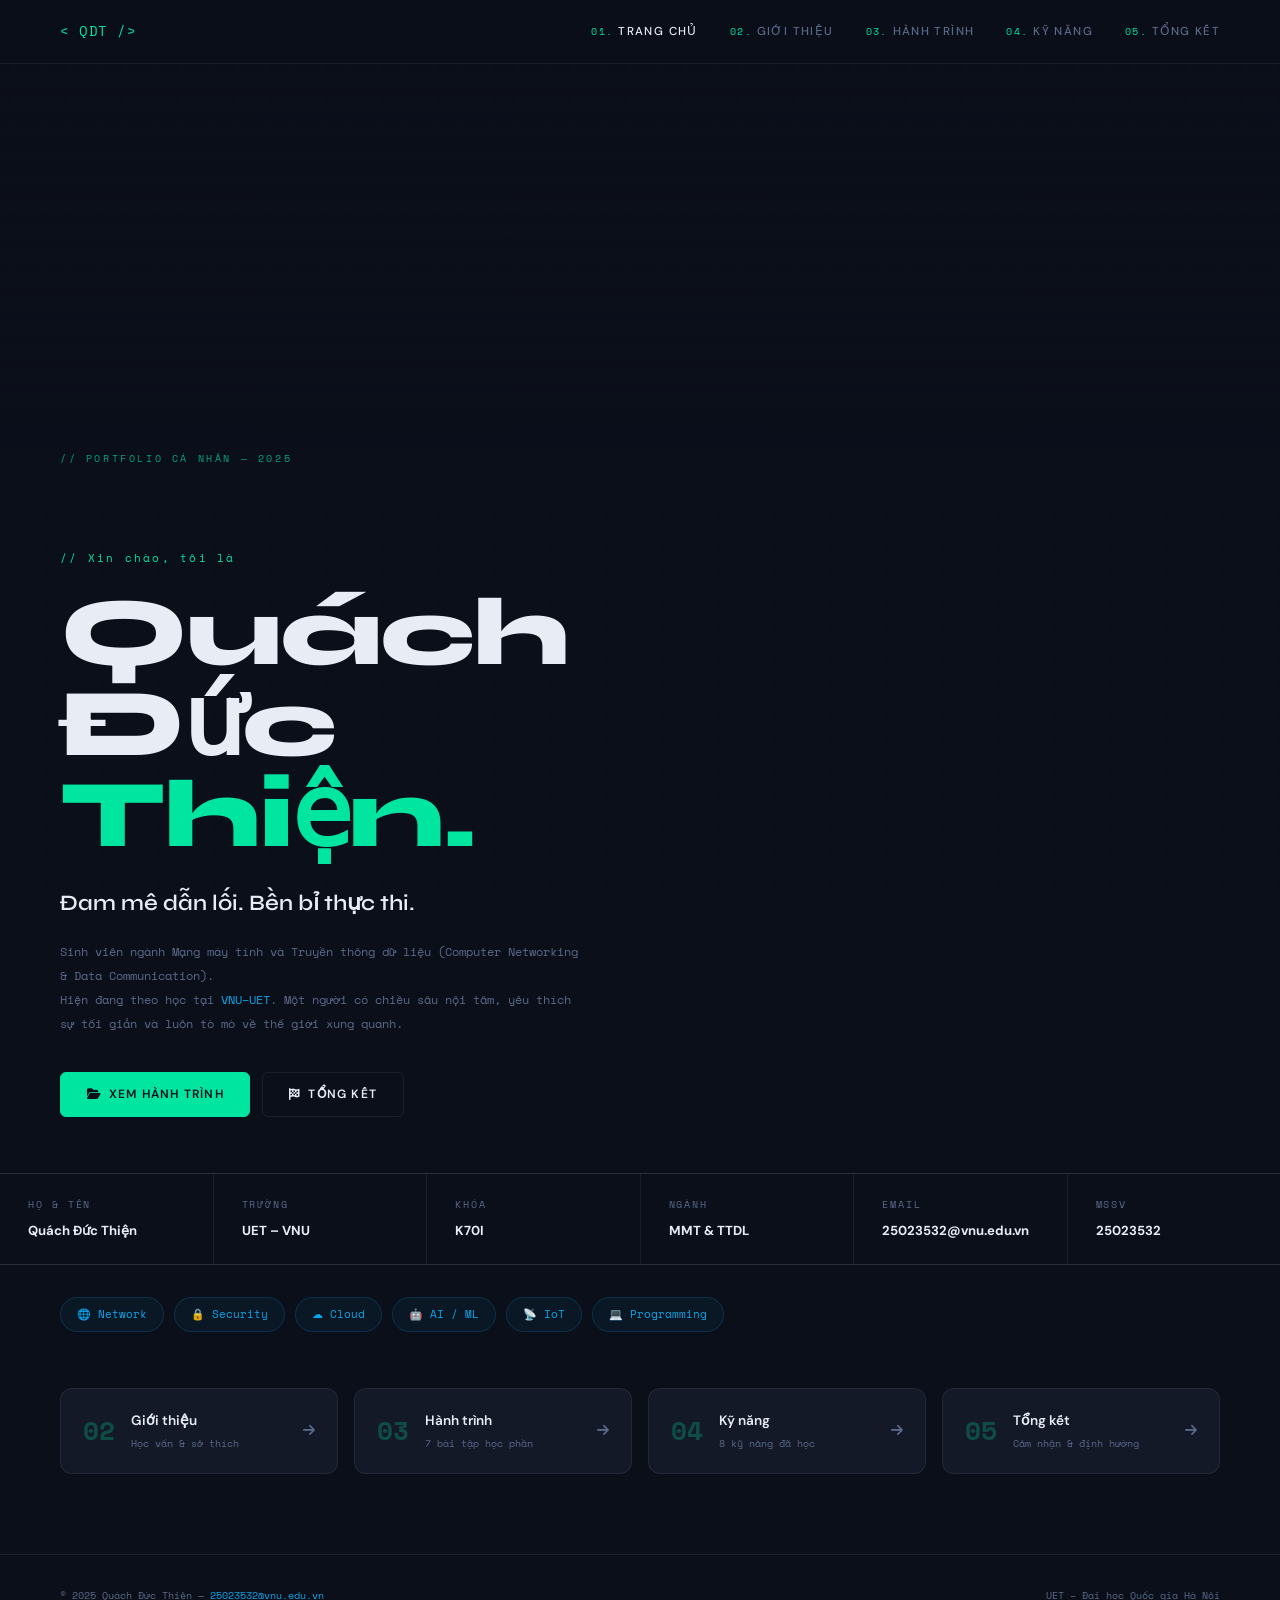
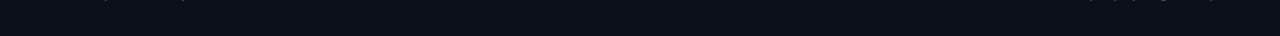
==== html/index.html @ 10181862 "Rename index.html to html/index.html" ====
<!DOCTYPE html>
<html lang="vi">
<head>
<meta charset="UTF-8" />
<meta name="viewport" content="width=device-width, initial-scale=1.0" />
<title>Portfolio | Quách Đức Thiện</title>
<link rel="preconnect" href="https://fonts.googleapis.com" />
<link href="https://fonts.googleapis.com/css2?family=Space+Mono:wght@400;700&family=Syne:wght@400;600;700;800&family=DM+Sans:wght@300;400;500&display=swap" rel="stylesheet" />
<link rel="stylesheet" href="https://cdnjs.cloudflare.com/ajax/libs/font-awesome/6.5.2/css/all.min.css" />
<style>
/* ══════════════════════════════════════════
   TOKENS
══════════════════════════════════════════ */
:root {
  --bg:       #0b0f1a;
  --bg2:      #0f1422;
  --surface:  #141928;
  --border:   rgba(255,255,255,.07);
  --accent:   #00e5a0;
  --accent2:  #0ea5e9;
  --text:     #e8edf5;
  --muted:    #5a6a8a;
  --mono:     'Space Mono', monospace;
  --sans:     'DM Sans', sans-serif;
  --display:  'Syne', sans-serif;
  --nav-h:    64px;
  --r:        12px;
}

/* ══════════════════════════════════════════
   RESET
══════════════════════════════════════════ */
*, *::before, *::after { box-sizing: border-box; margin: 0; padding: 0; }
html { scroll-behavior: smooth; }

body {
  background: var(--bg);
  color: var(--text);
  font-family: var(--sans);
  font-size: 15px;
  line-height: 1.7;
  overflow-x: hidden;
}

/* subtle dot grid */
body::before {
  content: '';
  position: fixed; inset: 0;
  background-image: radial-gradient(rgba(255,255,255,.025) 1px, transparent 1px);
  background-size: 28px 28px;
  pointer-events: none;
  z-index: 0;
}

::-webkit-scrollbar { width: 4px; }
::-webkit-scrollbar-track { background: var(--bg); }
::-webkit-scrollbar-thumb { background: var(--accent); border-radius: 2px; }

/* ══════════════════════════════════════════
   NAVBAR
══════════════════════════════════════════ */
.navbar {
  position: fixed; top: 0; left: 0; right: 0;
  height: var(--nav-h);
  display: flex; align-items: center; justify-content: space-between;
  padding: 0 60px;
  background: rgba(11,15,26,.92);
  backdrop-filter: blur(16px);
  border-bottom: 1px solid var(--border);
  z-index: 999;
}

.nav-logo {
  font-family: var(--mono);
  font-size: .85rem;
  color: var(--accent);
  text-decoration: none;
  letter-spacing: .04em;
}

.nav-links {
  display: flex; gap: 2rem; list-style: none;
}

.nav-links a {
  text-decoration: none;
  font-size: .72rem;
  font-weight: 500;
  letter-spacing: .12em;
  text-transform: uppercase;
  color: var(--muted);
  transition: color .2s;
  display: flex; align-items: center; gap: .3rem;
}

.nav-links a .num {
  font-family: var(--mono);
  color: var(--accent);
  font-size: .65rem;
}

.nav-links a:hover,
.nav-links a.active { color: var(--text); }

.menu-btn {
  display: none;
  background: none; border: none;
  color: var(--text); font-size: 1.1rem;
  cursor: pointer; padding: .4rem;
}

/* ══════════════════════════════════════════
   PAGE WRAP
══════════════════════════════════════════ */
.page-wrap { padding-top: var(--nav-h); position: relative; z-index: 1; }

/* ══════════════════════════════════════════
   HERO BANNER (image strip)
══════════════════════════════════════════ */
.hero-banner {
  height: 48vh;
  background:
    linear-gradient(180deg, rgba(11,15,26,0) 0%, rgba(11,15,26,.94) 80%, var(--bg) 100%),
    url('https://images.unsplash.com/photo-1558494949-ef010cbdcc31?w=1600&q=80') center/cover no-repeat;
  position: relative;
  display: flex; align-items: flex-end;
}

.hero-banner-label {
  font-family: var(--mono);
  font-size: .65rem;
  color: var(--accent);
  letter-spacing: .25em;
  text-transform: uppercase;
  padding: 0 60px 28px;
  opacity: .7;
}

/* ══════════════════════════════════════════
   HERO BODY
══════════════════════════════════════════ */
.hero-body {
  padding: 52px 60px 56px;
  max-width: 900px;
}

.hero-greeting {
  font-family: var(--mono);
  font-size: .7rem;
  color: var(--accent);
  margin-bottom: 20px;
  letter-spacing: .2em;
  opacity: .85;
}

.hero-name {
  font-family: var(--display);
  font-size: clamp(52px, 8vw, 96px);
  font-weight: 800;
  line-height: .95;
  color: var(--text);
  margin-bottom: 24px;
  letter-spacing: -2px;
}

.hero-name span { color: var(--accent); }

.hero-tagline {
  font-family: var(--display);
  font-weight: 600;
  font-size: clamp(16px, 2.2vw, 22px);
  color: var(--text);
  margin-bottom: 18px;
  opacity: .8;
}

.hero-desc {
  font-family: var(--mono);
  font-size: .75rem;
  line-height: 2;
  color: var(--muted);
  max-width: 520px;
  margin-bottom: 36px;
}

.hero-desc a { color: var(--accent2); text-decoration: none; }
.hero-desc a:hover { text-decoration: underline; }

.hero-btns { display: flex; gap: 12px; flex-wrap: wrap; }

/* Buttons */
.btn {
  display: inline-flex; align-items: center; gap: .45rem;
  padding: .7rem 1.6rem;
  border-radius: 6px;
  font-size: .75rem; font-weight: 600;
  letter-spacing: .1em; text-transform: uppercase;
  text-decoration: none;
  transition: all .22s;
  cursor: pointer;
}

.btn-accent {
  background: var(--accent);
  color: #0b0f1a;
  border: 1px solid var(--accent);
}
.btn-accent:hover { background: transparent; color: var(--accent); }

.btn-outline {
  background: transparent;
  color: var(--text);
  border: 1px solid var(--border);
}
.btn-outline:hover { border-color: var(--accent2); color: var(--accent2); }

/* ══════════════════════════════════════════
   INFO GRID
══════════════════════════════════════════ */
.hero-info-grid {
  display: grid;
  grid-template-columns: repeat(auto-fit, minmax(160px, 1fr));
  gap: 1px;
  background: var(--border);
  border-top: 1px solid var(--border);
  border-bottom: 1px solid var(--border);
}

.info-item {
  background: var(--bg);
  padding: 22px 28px;
  transition: background .2s;
}

.info-item:hover { background: var(--surface); }

.info-item .label {
  font-family: var(--mono);
  font-size: .6rem;
  color: var(--muted);
  letter-spacing: .2em;
  text-transform: uppercase;
  margin-bottom: 8px;
}

.info-item .value {
  font-weight: 700;
  font-size: .82rem;
  color: var(--text);
  word-break: break-all;
}

/* ══════════════════════════════════════════
   INTEREST CHIPS
══════════════════════════════════════════ */
.interest-row {
  display: flex; gap: 10px; flex-wrap: wrap;
  padding: 32px 60px 56px;
}

.interest-chip {
  font-family: var(--mono);
  font-size: .68rem;
  padding: 7px 16px;
  border-radius: 50px;
  background: rgba(14,165,233,.06);
  color: var(--accent2);
  border: 1px solid rgba(14,165,233,.18);
  transition: all .2s;
  cursor: default;
}

.interest-chip:hover {
  background: rgba(14,165,233,.14);
  border-color: rgba(14,165,233,.45);
}

/* ══════════════════════════════════════════
   NAV CARDS
══════════════════════════════════════════ */
.nav-cards {
  display: grid;
  grid-template-columns: repeat(auto-fit, minmax(220px, 1fr));
  gap: 16px;
  padding: 0 60px 80px;
}

.nav-card {
  display: flex; align-items: center; gap: 16px;
  padding: 20px 22px;
  background: var(--surface);
  border: 1px solid var(--border);
  border-radius: var(--r);
  text-decoration: none;
  transition: all .25s;
  position: relative; overflow: hidden;
}

.nav-card::after {
  content: '';
  position: absolute; bottom: 0; left: 0; right: 0;
  height: 2px;
  background: linear-gradient(90deg, var(--accent), var(--accent2));
  transform: scaleX(0);
  transform-origin: left;
  transition: transform .3s;
}

.nav-card:hover {
  border-color: rgba(0,229,160,.25);
  transform: translateY(-4px);
  box-shadow: 0 14px 40px rgba(0,0,0,.35);
}

.nav-card:hover::after { transform: scaleX(1); }

.nav-card-num {
  font-family: var(--mono);
  font-size: 1.6rem; font-weight: 700;
  color: var(--accent);
  opacity: .25; flex-shrink: 0;
}

.nav-card-label {
  font-size: .85rem; font-weight: 600;
  color: var(--text); margin-bottom: 3px;
}

.nav-card-sub {
  font-family: var(--mono);
  font-size: .65rem;
  color: var(--muted);
}

.nav-card-arrow {
  margin-left: auto;
  color: var(--muted); font-size: .85rem;
  transition: color .2s, transform .2s;
}

.nav-card:hover .nav-card-arrow {
  color: var(--accent);
  transform: translateX(4px);
}

/* ══════════════════════════════════════════
   FOOTER
══════════════════════════════════════════ */
.site-footer {
  border-top: 1px solid var(--border);
  padding: 2rem 60px;
  display: flex; justify-content: space-between; align-items: center;
  flex-wrap: wrap; gap: .5rem;
}

.site-footer p {
  font-family: var(--mono);
  font-size: .65rem;
  color: var(--muted);
}

.site-footer a { color: var(--accent2); text-decoration: none; }
.site-footer a:hover { text-decoration: underline; }

/* ══════════════════════════════════════════
   MOBILE NAV
══════════════════════════════════════════ */
@media (max-width: 768px) {
  .navbar { padding: 0 20px; }

  .nav-links {
    display: none;
    position: absolute; top: var(--nav-h); left: 0; right: 0;
    flex-direction: column; gap: 0;
    background: rgba(11,15,26,.98);
    border-bottom: 1px solid var(--border);
    padding: .5rem 0;
  }

  .nav-links.open { display: flex; }
  .nav-links a { padding: .85rem 20px; font-size: .82rem; display: block; }
  .menu-btn { display: block; }

  .hero-banner { height: 30vh; }
  .hero-banner-label { padding: 0 20px 20px; }
  .hero-body { padding: 36px 20px 40px; }
  .interest-row { padding: 24px 20px 40px; }
  .nav-cards { padding: 0 20px 60px; }
  .site-footer { padding: 1.5rem 20px; flex-direction: column; text-align: center; }
}

/* ══════════════════════════════════════════
   ENTRANCE ANIMATIONS
══════════════════════════════════════════ */
@keyframes fadeUp {
  from { opacity: 0; transform: translateY(20px); }
  to   { opacity: 1; transform: translateY(0); }
}

.hero-greeting  { animation: fadeUp .6s .1s both; }
.hero-name      { animation: fadeUp .7s .2s both; }
.hero-tagline   { animation: fadeUp .6s .35s both; }
.hero-desc      { animation: fadeUp .6s .45s both; }
.hero-btns      { animation: fadeUp .6s .55s both; }
.hero-info-grid { animation: fadeUp .6s .65s both; }
.interest-row   { animation: fadeUp .6s .75s both; }
.nav-cards      { animation: fadeUp .6s .85s both; }

/* scroll reveal */
.reveal {
  opacity: 0; transform: translateY(22px);
  transition: opacity .55s ease, transform .55s ease;
}
.reveal.in { opacity: 1; transform: translateY(0); }
</style>
</head>
<body>

<!-- ══ NAVBAR ══════════════════════════════════════ -->
<nav class="navbar">
  <a class="nav-logo" href="index.html">&lt; QDT /&gt;</a>
  <ul class="nav-links" id="navLinks">
    <li><a href="index.html"    class="active"><span class="num">01.</span>Trang chủ</a></li>
    <li><a href="about.html"              ><span class="num">02.</span>Giới thiệu</a></li>
    <li><a href="projects.html"           ><span class="num">03.</span>Hành trình</a></li>
    <li><a href="skills.html"             ><span class="num">04.</span>Kỹ năng</a></li>
    <li><a href="summary.html"            ><span class="num">05.</span>Tổng kết</a></li>
  </ul>
  <button class="menu-btn" id="menuBtn"><i class="fa-solid fa-bars"></i></button>
</nav>

<div class="page-wrap">

  <!-- HERO BANNER -->
  <div class="hero-banner">
    <span class="hero-banner-label">// PORTFOLIO CÁ NHÂN — 2025</span>
  </div>

  <!-- HERO BODY -->
  <div class="hero-body">
    <p class="hero-greeting">// Xin chào, tôi là</p>
    <h1 class="hero-name">Quách Đức<br><span>Thiện.</span></h1>
    <p class="hero-tagline">Đam mê dẫn lối. Bền bỉ thực thi.</p>
    <p class="hero-desc">
      Sinh viên ngành Mạng máy tính và Truyền thông dữ liệu
      (Computer Networking &amp; Data Communication).<br>
      Hiện đang theo học tại
      <a href="https://uet.vnu.edu.vn" target="_blank">VNU–UET</a>.
      Một người có chiều sâu nội tâm,
      yêu thích sự tối giản và luôn tò mò về thế giới xung quanh.
    </p>
    <div class="hero-btns">
      <a class="btn btn-accent" href="projects.html">
        <i class="fa-solid fa-folder-open"></i> Xem hành trình
      </a>
      <a class="btn btn-outline" href="summary.html">
        <i class="fa-solid fa-flag-checkered"></i> Tổng kết
      </a>
    </div>
  </div>

  <!-- INFO STRIP -->
  <div class="hero-info-grid">
    <div class="info-item">
      <div class="label">Họ &amp; Tên</div>
      <div class="value">Quách Đức Thiện</div>
    </div>
    <div class="info-item">
      <div class="label">Trường</div>
      <div class="value">UET – VNU</div>
    </div>
    <div class="info-item">
      <div class="label">Khóa</div>
      <div class="value">K70I</div>
    </div>
    <div class="info-item">
      <div class="label">Ngành</div>
      <div class="value">MMT &amp; TTDL</div>
    </div>
    <div class="info-item">
      <div class="label">Email</div>
      <div class="value">25023532@vnu.edu.vn</div>
    </div>
    <div class="info-item">
      <div class="label">MSSV</div>
      <div class="value">25023532</div>
    </div>
  </div>

  <!-- INTEREST CHIPS -->
  <div class="interest-row">
    <span class="interest-chip">🌐 Network</span>
    <span class="interest-chip">🔒 Security</span>
    <span class="interest-chip">☁ Cloud</span>
    <span class="interest-chip">🤖 AI / ML</span>
    <span class="interest-chip">📡 IoT</span>
    <span class="interest-chip">💻 Programming</span>
  </div>

  <!-- NAV CARDS -->
  <div class="nav-cards">
    <a class="nav-card reveal" href="about.html">
      <div class="nav-card-num">02</div>
      <div>
        <div class="nav-card-label">Giới thiệu</div>
        <div class="nav-card-sub">Học vấn &amp; sở thích</div>
      </div>
      <i class="fa-solid fa-arrow-right nav-card-arrow"></i>
    </a>
    <a class="nav-card reveal" href="projects.html">
      <div class="nav-card-num">03</div>
      <div>
        <div class="nav-card-label">Hành trình</div>
        <div class="nav-card-sub">7 bài tập học phần</div>
      </div>
      <i class="fa-solid fa-arrow-right nav-card-arrow"></i>
    </a>
    <a class="nav-card reveal" href="skills.html">
      <div class="nav-card-num">04</div>
      <div>
        <div class="nav-card-label">Kỹ năng</div>
        <div class="nav-card-sub">8 kỹ năng đã học</div>
      </div>
      <i class="fa-solid fa-arrow-right nav-card-arrow"></i>
    </a>
    <a class="nav-card reveal" href="summary.html">
      <div class="nav-card-num">05</div>
      <div>
        <div class="nav-card-label">Tổng kết</div>
        <div class="nav-card-sub">Cảm nhận &amp; định hướng</div>
      </div>
      <i class="fa-solid fa-arrow-right nav-card-arrow"></i>
    </a>
  </div>

  <footer class="site-footer">
    <p>© 2025 Quách Đức Thiện — <a href="mailto:25023532@vnu.edu.vn">25023532@vnu.edu.vn</a></p>
    <p>UET – Đại học Quốc gia Hà Nội</p>
  </footer>

</div><!-- /page-wrap -->

<script>
/* Mobile nav */
document.getElementById('menuBtn').addEventListener('click', () => {
  document.getElementById('navLinks').classList.toggle('open');
});

document.querySelectorAll('#navLinks a').forEach(a => {
  a.addEventListener('click', () => {
    document.getElementById('navLinks').classList.remove('open');
  });
});

/* Scroll reveal */
const obs = new IntersectionObserver(
  entries => entries.forEach(e => { if (e.isIntersecting) e.target.classList.add('in'); }),
  { threshold: 0.1 }
);
document.querySelectorAll('.reveal').forEach(el => obs.observe(el));
</script>
</body>
</html>
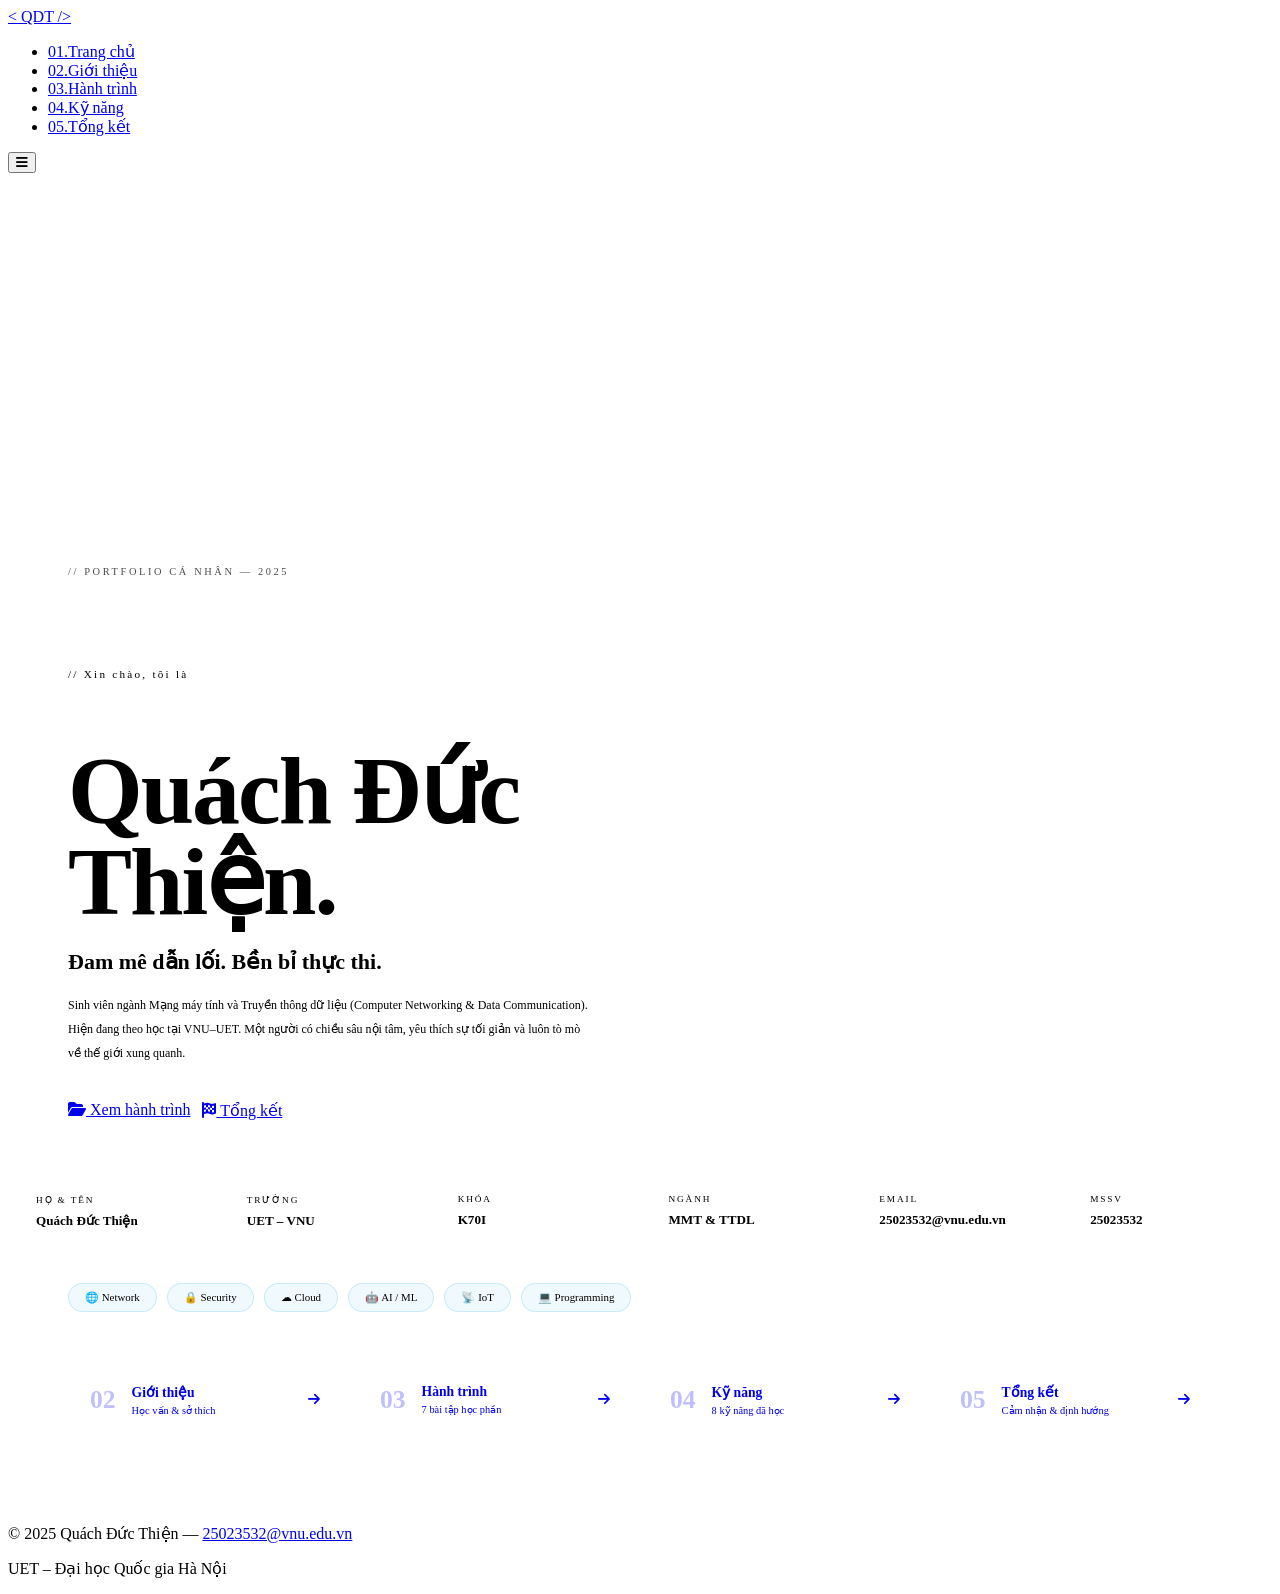
==== commit 231c61dd: "Update index.html" ====
--- a/html/index.html
+++ b/html/index.html
@@ -1,442 +1,212 @@
 <!DOCTYPE html>
 <html lang="vi">
 <head>
-<meta charset="UTF-8" />
-<meta name="viewport" content="width=device-width, initial-scale=1.0" />
-<title>Portfolio | Quách Đức Thiện</title>
-<link rel="preconnect" href="https://fonts.googleapis.com" />
-<link href="https://fonts.googleapis.com/css2?family=Space+Mono:wght@400;700&family=Syne:wght@400;600;700;800&family=DM+Sans:wght@300;400;500&display=swap" rel="stylesheet" />
-<link rel="stylesheet" href="https://cdnjs.cloudflare.com/ajax/libs/font-awesome/6.5.2/css/all.min.css" />
-<style>
-/* ══════════════════════════════════════════
-   TOKENS
-══════════════════════════════════════════ */
-:root {
-  --bg:       #0b0f1a;
-  --bg2:      #0f1422;
-  --surface:  #141928;
-  --border:   rgba(255,255,255,.07);
-  --accent:   #00e5a0;
-  --accent2:  #0ea5e9;
-  --text:     #e8edf5;
-  --muted:    #5a6a8a;
-  --mono:     'Space Mono', monospace;
-  --sans:     'DM Sans', sans-serif;
-  --display:  'Syne', sans-serif;
-  --nav-h:    64px;
-  --r:        12px;
-}
-
-/* ══════════════════════════════════════════
-   RESET
-══════════════════════════════════════════ */
-*, *::before, *::after { box-sizing: border-box; margin: 0; padding: 0; }
-html { scroll-behavior: smooth; }
-
-body {
-  background: var(--bg);
-  color: var(--text);
-  font-family: var(--sans);
-  font-size: 15px;
-  line-height: 1.7;
-  overflow-x: hidden;
-}
-
-/* subtle dot grid */
-body::before {
-  content: '';
-  position: fixed; inset: 0;
-  background-image: radial-gradient(rgba(255,255,255,.025) 1px, transparent 1px);
-  background-size: 28px 28px;
-  pointer-events: none;
-  z-index: 0;
-}
-
-::-webkit-scrollbar { width: 4px; }
-::-webkit-scrollbar-track { background: var(--bg); }
-::-webkit-scrollbar-thumb { background: var(--accent); border-radius: 2px; }
-
-/* ══════════════════════════════════════════
-   NAVBAR
-══════════════════════════════════════════ */
-.navbar {
-  position: fixed; top: 0; left: 0; right: 0;
-  height: var(--nav-h);
-  display: flex; align-items: center; justify-content: space-between;
-  padding: 0 60px;
-  background: rgba(11,15,26,.92);
-  backdrop-filter: blur(16px);
-  border-bottom: 1px solid var(--border);
-  z-index: 999;
-}
-
-.nav-logo {
-  font-family: var(--mono);
-  font-size: .85rem;
-  color: var(--accent);
-  text-decoration: none;
-  letter-spacing: .04em;
-}
-
-.nav-links {
-  display: flex; gap: 2rem; list-style: none;
-}
-
-.nav-links a {
-  text-decoration: none;
-  font-size: .72rem;
-  font-weight: 500;
-  letter-spacing: .12em;
-  text-transform: uppercase;
-  color: var(--muted);
-  transition: color .2s;
-  display: flex; align-items: center; gap: .3rem;
-}
-
-.nav-links a .num {
-  font-family: var(--mono);
-  color: var(--accent);
-  font-size: .65rem;
-}
-
-.nav-links a:hover,
-.nav-links a.active { color: var(--text); }
-
-.menu-btn {
-  display: none;
-  background: none; border: none;
-  color: var(--text); font-size: 1.1rem;
-  cursor: pointer; padding: .4rem;
-}
-
-/* ══════════════════════════════════════════
-   PAGE WRAP
-══════════════════════════════════════════ */
-.page-wrap { padding-top: var(--nav-h); position: relative; z-index: 1; }
-
-/* ══════════════════════════════════════════
-   HERO BANNER (image strip)
-══════════════════════════════════════════ */
-.hero-banner {
-  height: 48vh;
-  background:
-    linear-gradient(180deg, rgba(11,15,26,0) 0%, rgba(11,15,26,.94) 80%, var(--bg) 100%),
-    url('https://images.unsplash.com/photo-1558494949-ef010cbdcc31?w=1600&q=80') center/cover no-repeat;
-  position: relative;
-  display: flex; align-items: flex-end;
-}
-
-.hero-banner-label {
-  font-family: var(--mono);
-  font-size: .65rem;
-  color: var(--accent);
-  letter-spacing: .25em;
-  text-transform: uppercase;
-  padding: 0 60px 28px;
-  opacity: .7;
-}
-
-/* ══════════════════════════════════════════
-   HERO BODY
-══════════════════════════════════════════ */
-.hero-body {
-  padding: 52px 60px 56px;
-  max-width: 900px;
-}
-
-.hero-greeting {
-  font-family: var(--mono);
-  font-size: .7rem;
-  color: var(--accent);
-  margin-bottom: 20px;
-  letter-spacing: .2em;
-  opacity: .85;
-}
-
-.hero-name {
-  font-family: var(--display);
-  font-size: clamp(52px, 8vw, 96px);
-  font-weight: 800;
-  line-height: .95;
-  color: var(--text);
-  margin-bottom: 24px;
-  letter-spacing: -2px;
-}
-
-.hero-name span { color: var(--accent); }
-
-.hero-tagline {
-  font-family: var(--display);
-  font-weight: 600;
-  font-size: clamp(16px, 2.2vw, 22px);
-  color: var(--text);
-  margin-bottom: 18px;
-  opacity: .8;
-}
-
-.hero-desc {
-  font-family: var(--mono);
-  font-size: .75rem;
-  line-height: 2;
-  color: var(--muted);
-  max-width: 520px;
-  margin-bottom: 36px;
-}
-
-.hero-desc a { color: var(--accent2); text-decoration: none; }
-.hero-desc a:hover { text-decoration: underline; }
-
-.hero-btns { display: flex; gap: 12px; flex-wrap: wrap; }
-
-/* Buttons */
-.btn {
-  display: inline-flex; align-items: center; gap: .45rem;
-  padding: .7rem 1.6rem;
-  border-radius: 6px;
-  font-size: .75rem; font-weight: 600;
-  letter-spacing: .1em; text-transform: uppercase;
-  text-decoration: none;
-  transition: all .22s;
-  cursor: pointer;
-}
-
-.btn-accent {
-  background: var(--accent);
-  color: #0b0f1a;
-  border: 1px solid var(--accent);
-}
-.btn-accent:hover { background: transparent; color: var(--accent); }
-
-.btn-outline {
-  background: transparent;
-  color: var(--text);
-  border: 1px solid var(--border);
-}
-.btn-outline:hover { border-color: var(--accent2); color: var(--accent2); }
-
-/* ══════════════════════════════════════════
-   INFO GRID
-══════════════════════════════════════════ */
-.hero-info-grid {
-  display: grid;
-  grid-template-columns: repeat(auto-fit, minmax(160px, 1fr));
-  gap: 1px;
-  background: var(--border);
-  border-top: 1px solid var(--border);
-  border-bottom: 1px solid var(--border);
-}
-
-.info-item {
-  background: var(--bg);
-  padding: 22px 28px;
-  transition: background .2s;
-}
-
-.info-item:hover { background: var(--surface); }
-
-.info-item .label {
-  font-family: var(--mono);
-  font-size: .6rem;
-  color: var(--muted);
-  letter-spacing: .2em;
-  text-transform: uppercase;
-  margin-bottom: 8px;
-}
-
-.info-item .value {
-  font-weight: 700;
-  font-size: .82rem;
-  color: var(--text);
-  word-break: break-all;
-}
-
-/* ══════════════════════════════════════════
-   INTEREST CHIPS
-══════════════════════════════════════════ */
-.interest-row {
-  display: flex; gap: 10px; flex-wrap: wrap;
-  padding: 32px 60px 56px;
-}
-
-.interest-chip {
-  font-family: var(--mono);
-  font-size: .68rem;
-  padding: 7px 16px;
-  border-radius: 50px;
-  background: rgba(14,165,233,.06);
-  color: var(--accent2);
-  border: 1px solid rgba(14,165,233,.18);
-  transition: all .2s;
-  cursor: default;
-}
-
-.interest-chip:hover {
-  background: rgba(14,165,233,.14);
-  border-color: rgba(14,165,233,.45);
-}
-
-/* ══════════════════════════════════════════
-   NAV CARDS
-══════════════════════════════════════════ */
-.nav-cards {
-  display: grid;
-  grid-template-columns: repeat(auto-fit, minmax(220px, 1fr));
-  gap: 16px;
-  padding: 0 60px 80px;
-}
-
-.nav-card {
-  display: flex; align-items: center; gap: 16px;
-  padding: 20px 22px;
-  background: var(--surface);
-  border: 1px solid var(--border);
-  border-radius: var(--r);
-  text-decoration: none;
-  transition: all .25s;
-  position: relative; overflow: hidden;
-}
-
-.nav-card::after {
-  content: '';
-  position: absolute; bottom: 0; left: 0; right: 0;
-  height: 2px;
-  background: linear-gradient(90deg, var(--accent), var(--accent2));
-  transform: scaleX(0);
-  transform-origin: left;
-  transition: transform .3s;
-}
-
-.nav-card:hover {
-  border-color: rgba(0,229,160,.25);
-  transform: translateY(-4px);
-  box-shadow: 0 14px 40px rgba(0,0,0,.35);
-}
-
-.nav-card:hover::after { transform: scaleX(1); }
-
-.nav-card-num {
-  font-family: var(--mono);
-  font-size: 1.6rem; font-weight: 700;
-  color: var(--accent);
-  opacity: .25; flex-shrink: 0;
-}
-
-.nav-card-label {
-  font-size: .85rem; font-weight: 600;
-  color: var(--text); margin-bottom: 3px;
-}
-
-.nav-card-sub {
-  font-family: var(--mono);
-  font-size: .65rem;
-  color: var(--muted);
-}
-
-.nav-card-arrow {
-  margin-left: auto;
-  color: var(--muted); font-size: .85rem;
-  transition: color .2s, transform .2s;
-}
-
-.nav-card:hover .nav-card-arrow {
-  color: var(--accent);
-  transform: translateX(4px);
-}
-
-/* ══════════════════════════════════════════
-   FOOTER
-══════════════════════════════════════════ */
-.site-footer {
-  border-top: 1px solid var(--border);
-  padding: 2rem 60px;
-  display: flex; justify-content: space-between; align-items: center;
-  flex-wrap: wrap; gap: .5rem;
-}
-
-.site-footer p {
-  font-family: var(--mono);
-  font-size: .65rem;
-  color: var(--muted);
-}
-
-.site-footer a { color: var(--accent2); text-decoration: none; }
-.site-footer a:hover { text-decoration: underline; }
-
-/* ══════════════════════════════════════════
-   MOBILE NAV
-══════════════════════════════════════════ */
-@media (max-width: 768px) {
-  .navbar { padding: 0 20px; }
-
-  .nav-links {
-    display: none;
-    position: absolute; top: var(--nav-h); left: 0; right: 0;
-    flex-direction: column; gap: 0;
-    background: rgba(11,15,26,.98);
-    border-bottom: 1px solid var(--border);
-    padding: .5rem 0;
-  }
-
-  .nav-links.open { display: flex; }
-  .nav-links a { padding: .85rem 20px; font-size: .82rem; display: block; }
-  .menu-btn { display: block; }
-
-  .hero-banner { height: 30vh; }
-  .hero-banner-label { padding: 0 20px 20px; }
-  .hero-body { padding: 36px 20px 40px; }
-  .interest-row { padding: 24px 20px 40px; }
-  .nav-cards { padding: 0 20px 60px; }
-  .site-footer { padding: 1.5rem 20px; flex-direction: column; text-align: center; }
-}
-
-/* ══════════════════════════════════════════
-   ENTRANCE ANIMATIONS
-══════════════════════════════════════════ */
-@keyframes fadeUp {
-  from { opacity: 0; transform: translateY(20px); }
-  to   { opacity: 1; transform: translateY(0); }
-}
-
-.hero-greeting  { animation: fadeUp .6s .1s both; }
-.hero-name      { animation: fadeUp .7s .2s both; }
-.hero-tagline   { animation: fadeUp .6s .35s both; }
-.hero-desc      { animation: fadeUp .6s .45s both; }
-.hero-btns      { animation: fadeUp .6s .55s both; }
-.hero-info-grid { animation: fadeUp .6s .65s both; }
-.interest-row   { animation: fadeUp .6s .75s both; }
-.nav-cards      { animation: fadeUp .6s .85s both; }
-
-/* scroll reveal */
-.reveal {
-  opacity: 0; transform: translateY(22px);
-  transition: opacity .55s ease, transform .55s ease;
-}
-.reveal.in { opacity: 1; transform: translateY(0); }
-</style>
+  <meta charset="UTF-8" />
+  <meta name="viewport" content="width=device-width, initial-scale=1.0" />
+  <title>Portfolio | Quách Đức Thiện</title>
+  <link rel="preconnect" href="https://fonts.googleapis.com" />
+  <link href="https://fonts.googleapis.com/css2?family=Space+Mono:wght@400;700&family=Syne:wght@400;600;700;800&family=DM+Sans:wght@300;400;500&display=swap" rel="stylesheet" />
+  <link rel="stylesheet" href="style.css" />
+  <link rel="stylesheet" href="https://cdnjs.cloudflare.com/ajax/libs/font-awesome/6.5.2/css/all.min.css" />
+  <style>
+    /* ── HERO BANNER ── */
+    .hero-banner {
+      height: 48vh;
+      background:
+        linear-gradient(180deg, rgba(11,15,26,0) 0%, rgba(11,15,26,.94) 80%, var(--bg) 100%),
+        url('https://images.unsplash.com/photo-1558494949-ef010cbdcc31?w=1600&q=80') center/cover no-repeat;
+      display: flex; align-items: flex-end;
+    }
+    .hero-banner-label {
+      font-family: var(--mono);
+      font-size: .65rem;
+      color: var(--accent);
+      letter-spacing: .25em;
+      text-transform: uppercase;
+      padding: 0 60px 28px;
+      opacity: .7;
+    }
+
+    /* ── HERO BODY ── */
+    .hero-body {
+      padding: 52px 60px 52px;
+      max-width: 900px;
+    }
+    .hero-greeting {
+      font-family: var(--mono);
+      font-size: .7rem;
+      color: var(--accent);
+      margin-bottom: 20px;
+      letter-spacing: .2em;
+      opacity: 0; animation: fadeUp .6s .1s forwards;
+    }
+    .hero-name {
+      font-family: var(--display);
+      font-size: clamp(52px, 8vw, 96px);
+      font-weight: 800;
+      line-height: .95;
+      color: var(--text);
+      margin-bottom: 22px;
+      letter-spacing: -2px;
+      opacity: 0; animation: fadeUp .7s .2s forwards;
+    }
+    .hero-name span { color: var(--accent); }
+    .hero-tagline {
+      font-family: var(--display);
+      font-weight: 600;
+      font-size: clamp(16px, 2.2vw, 22px);
+      color: var(--text);
+      margin-bottom: 18px;
+      opacity: .8;
+      opacity: 0; animation: fadeUp .6s .32s forwards;
+    }
+    .hero-desc {
+      font-family: var(--mono);
+      font-size: .75rem;
+      line-height: 2;
+      color: var(--muted);
+      max-width: 520px;
+      margin-bottom: 36px;
+      opacity: 0; animation: fadeUp .6s .42s forwards;
+    }
+    .hero-desc a { color: var(--accent2); text-decoration: none; }
+    .hero-desc a:hover { text-decoration: underline; }
+    .hero-btns {
+      display: flex; gap: 12px; flex-wrap: wrap;
+      opacity: 0; animation: fadeUp .6s .52s forwards;
+    }
+
+    /* ── INFO GRID ── */
+    .hero-info-grid {
+      display: grid;
+      grid-template-columns: repeat(auto-fit, minmax(155px, 1fr));
+      gap: 1px;
+      background: var(--border);
+      border-top: 1px solid var(--border);
+      border-bottom: 1px solid var(--border);
+      opacity: 0; animation: fadeUp .6s .62s forwards;
+    }
+    .info-item {
+      background: var(--bg);
+      padding: 22px 28px;
+      transition: background .2s;
+    }
+    .info-item:hover { background: var(--surface); }
+    .info-item .label {
+      font-family: var(--mono);
+      font-size: .58rem;
+      color: var(--muted);
+      letter-spacing: .2em;
+      text-transform: uppercase;
+      margin-bottom: 8px;
+    }
+    .info-item .value {
+      font-weight: 700;
+      font-size: .82rem;
+      color: var(--text);
+      word-break: break-all;
+    }
+
+    /* ── INTEREST CHIPS ── */
+    .interest-row {
+      display: flex; gap: 10px; flex-wrap: wrap;
+      padding: 32px 60px 52px;
+      opacity: 0; animation: fadeUp .6s .72s forwards;
+    }
+    .interest-chip {
+      font-family: var(--mono);
+      font-size: .68rem;
+      padding: 7px 16px;
+      border-radius: 50px;
+      background: rgba(14,165,233,.06);
+      color: var(--accent2);
+      border: 1px solid rgba(14,165,233,.18);
+      transition: all .2s;
+      cursor: default;
+    }
+    .interest-chip:hover {
+      background: rgba(14,165,233,.14);
+      border-color: rgba(14,165,233,.45);
+    }
+
+    /* ── NAV CARDS ── */
+    .nav-cards {
+      display: grid;
+      grid-template-columns: repeat(auto-fit, minmax(220px, 1fr));
+      gap: 16px;
+      padding: 0 60px 72px;
+    }
+    .nav-card {
+      display: flex; align-items: center; gap: 16px;
+      padding: 20px 22px;
+      background: var(--surface);
+      border: 1px solid var(--border);
+      border-radius: var(--r);
+      text-decoration: none;
+      transition: all .25s;
+      position: relative; overflow: hidden;
+    }
+    .nav-card::after {
+      content: '';
+      position: absolute; bottom: 0; left: 0; right: 0;
+      height: 2px;
+      background: linear-gradient(90deg, var(--accent), var(--accent2));
+      transform: scaleX(0); transform-origin: left;
+      transition: transform .3s;
+    }
+    .nav-card:hover {
+      border-color: rgba(0,229,160,.25);
+      transform: translateY(-4px);
+      box-shadow: 0 14px 40px rgba(0,0,0,.35);
+    }
+    .nav-card:hover::after { transform: scaleX(1); }
+    .nav-card-num {
+      font-family: var(--mono);
+      font-size: 1.6rem; font-weight: 700;
+      color: var(--accent); opacity: .25; flex-shrink: 0;
+    }
+    .nav-card-label { font-size: .85rem; font-weight: 600; color: var(--text); margin-bottom: 3px; }
+    .nav-card-sub { font-family: var(--mono); font-size: .65rem; color: var(--muted); }
+    .nav-card-arrow {
+      margin-left: auto; color: var(--muted); font-size: .85rem;
+      transition: color .2s, transform .2s;
+    }
+    .nav-card:hover .nav-card-arrow { color: var(--accent); transform: translateX(4px); }
+
+    @keyframes fadeUp {
+      from { opacity: 0; transform: translateY(18px); }
+      to   { opacity: 1; transform: translateY(0); }
+    }
+
+    @media (max-width: 768px) {
+      .hero-banner { height: 30vh; }
+      .hero-banner-label { padding: 0 20px 20px; }
+      .hero-body { padding: 36px 20px 36px; }
+      .interest-row { padding: 24px 20px 36px; }
+      .nav-cards { padding: 0 20px 60px; }
+    }
+  </style>
 </head>
 <body>
 
-<!-- ══ NAVBAR ══════════════════════════════════════ -->
 <nav class="navbar">
   <a class="nav-logo" href="index.html">&lt; QDT /&gt;</a>
   <ul class="nav-links" id="navLinks">
     <li><a href="index.html"    class="active"><span class="num">01.</span>Trang chủ</a></li>
-    <li><a href="about.html"              ><span class="num">02.</span>Giới thiệu</a></li>
-    <li><a href="projects.html"           ><span class="num">03.</span>Hành trình</a></li>
-    <li><a href="skills.html"             ><span class="num">04.</span>Kỹ năng</a></li>
-    <li><a href="summary.html"            ><span class="num">05.</span>Tổng kết</a></li>
+    <li><a href="about.html"               ><span class="num">02.</span>Giới thiệu</a></li>
+    <li><a href="projects.html"            ><span class="num">03.</span>Hành trình</a></li>
+    <li><a href="skills.html"              ><span class="num">04.</span>Kỹ năng</a></li>
+    <li><a href="summary.html"             ><span class="num">05.</span>Tổng kết</a></li>
   </ul>
   <button class="menu-btn" id="menuBtn"><i class="fa-solid fa-bars"></i></button>
 </nav>
 
 <div class="page-wrap">
 
-  <!-- HERO BANNER -->
   <div class="hero-banner">
     <span class="hero-banner-label">// PORTFOLIO CÁ NHÂN — 2025</span>
   </div>
 
-  <!-- HERO BODY -->
   <div class="hero-body">
     <p class="hero-greeting">// Xin chào, tôi là</p>
     <h1 class="hero-name">Quách Đức<br><span>Thiện.</span></h1>
@@ -444,10 +214,9 @@
     <p class="hero-desc">
       Sinh viên ngành Mạng máy tính và Truyền thông dữ liệu
       (Computer Networking &amp; Data Communication).<br>
-      Hiện đang theo học tại
-      <a href="https://uet.vnu.edu.vn" target="_blank">VNU–UET</a>.
-      Một người có chiều sâu nội tâm,
-      yêu thích sự tối giản và luôn tò mò về thế giới xung quanh.
+      Hiện đang theo học tại <a href="https://uet.vnu.edu.vn" target="_blank">VNU–UET</a>.
+      Một người có chiều sâu nội tâm, yêu thích sự tối giản
+      và luôn tò mò về thế giới xung quanh.
     </p>
     <div class="hero-btns">
       <a class="btn btn-accent" href="projects.html">
@@ -459,35 +228,15 @@
     </div>
   </div>
 
-  <!-- INFO STRIP -->
   <div class="hero-info-grid">
-    <div class="info-item">
-      <div class="label">Họ &amp; Tên</div>
-      <div class="value">Quách Đức Thiện</div>
-    </div>
-    <div class="info-item">
-      <div class="label">Trường</div>
-      <div class="value">UET – VNU</div>
-    </div>
-    <div class="info-item">
-      <div class="label">Khóa</div>
-      <div class="value">K70I</div>
-    </div>
-    <div class="info-item">
-      <div class="label">Ngành</div>
-      <div class="value">MMT &amp; TTDL</div>
-    </div>
-    <div class="info-item">
-      <div class="label">Email</div>
-      <div class="value">25023532@vnu.edu.vn</div>
-    </div>
-    <div class="info-item">
-      <div class="label">MSSV</div>
-      <div class="value">25023532</div>
-    </div>
-  </div>
-
-  <!-- INTEREST CHIPS -->
+    <div class="info-item"><div class="label">Họ &amp; Tên</div><div class="value">Quách Đức Thiện</div></div>
+    <div class="info-item"><div class="label">Trường</div><div class="value">UET – VNU</div></div>
+    <div class="info-item"><div class="label">Khóa</div><div class="value">K70I</div></div>
+    <div class="info-item"><div class="label">Ngành</div><div class="value">MMT &amp; TTDL</div></div>
+    <div class="info-item"><div class="label">Email</div><div class="value">25023532@vnu.edu.vn</div></div>
+    <div class="info-item"><div class="label">MSSV</div><div class="value">25023532</div></div>
+  </div>
+
   <div class="interest-row">
     <span class="interest-chip">🌐 Network</span>
     <span class="interest-chip">🔒 Security</span>
@@ -497,38 +246,25 @@
     <span class="interest-chip">💻 Programming</span>
   </div>
 
-  <!-- NAV CARDS -->
   <div class="nav-cards">
-    <a class="nav-card reveal" href="about.html">
+    <a class="nav-card reveal d1" href="about.html">
       <div class="nav-card-num">02</div>
-      <div>
-        <div class="nav-card-label">Giới thiệu</div>
-        <div class="nav-card-sub">Học vấn &amp; sở thích</div>
-      </div>
-      <i class="fa-solid fa-arrow-right nav-card-arrow"></i>
-    </a>
-    <a class="nav-card reveal" href="projects.html">
+      <div><div class="nav-card-label">Giới thiệu</div><div class="nav-card-sub">Học vấn &amp; sở thích</div></div>
+      <i class="fa-solid fa-arrow-right nav-card-arrow"></i>
+    </a>
+    <a class="nav-card reveal d2" href="projects.html">
       <div class="nav-card-num">03</div>
-      <div>
-        <div class="nav-card-label">Hành trình</div>
-        <div class="nav-card-sub">7 bài tập học phần</div>
-      </div>
-      <i class="fa-solid fa-arrow-right nav-card-arrow"></i>
-    </a>
-    <a class="nav-card reveal" href="skills.html">
+      <div><div class="nav-card-label">Hành trình</div><div class="nav-card-sub">7 bài tập học phần</div></div>
+      <i class="fa-solid fa-arrow-right nav-card-arrow"></i>
+    </a>
+    <a class="nav-card reveal d3" href="skills.html">
       <div class="nav-card-num">04</div>
-      <div>
-        <div class="nav-card-label">Kỹ năng</div>
-        <div class="nav-card-sub">8 kỹ năng đã học</div>
-      </div>
-      <i class="fa-solid fa-arrow-right nav-card-arrow"></i>
-    </a>
-    <a class="nav-card reveal" href="summary.html">
+      <div><div class="nav-card-label">Kỹ năng</div><div class="nav-card-sub">8 kỹ năng đã học</div></div>
+      <i class="fa-solid fa-arrow-right nav-card-arrow"></i>
+    </a>
+    <a class="nav-card reveal d4" href="summary.html">
       <div class="nav-card-num">05</div>
-      <div>
-        <div class="nav-card-label">Tổng kết</div>
-        <div class="nav-card-sub">Cảm nhận &amp; định hướng</div>
-      </div>
+      <div><div class="nav-card-label">Tổng kết</div><div class="nav-card-sub">Cảm nhận &amp; định hướng</div></div>
       <i class="fa-solid fa-arrow-right nav-card-arrow"></i>
     </a>
   </div>
@@ -537,27 +273,17 @@
     <p>© 2025 Quách Đức Thiện — <a href="mailto:25023532@vnu.edu.vn">25023532@vnu.edu.vn</a></p>
     <p>UET – Đại học Quốc gia Hà Nội</p>
   </footer>
-
-</div><!-- /page-wrap -->
+</div>
 
 <script>
-/* Mobile nav */
-document.getElementById('menuBtn').addEventListener('click', () => {
-  document.getElementById('navLinks').classList.toggle('open');
-});
-
-document.querySelectorAll('#navLinks a').forEach(a => {
-  a.addEventListener('click', () => {
-    document.getElementById('navLinks').classList.remove('open');
+  document.getElementById('menuBtn').addEventListener('click', () => {
+    document.getElementById('navLinks').classList.toggle('open');
   });
-});
-
-/* Scroll reveal */
-const obs = new IntersectionObserver(
-  entries => entries.forEach(e => { if (e.isIntersecting) e.target.classList.add('in'); }),
-  { threshold: 0.1 }
-);
-document.querySelectorAll('.reveal').forEach(el => obs.observe(el));
+  const obs = new IntersectionObserver(
+    e => e.forEach(x => { if (x.isIntersecting) x.target.classList.add('in'); }),
+    { threshold: 0.1 }
+  );
+  document.querySelectorAll('.reveal').forEach(el => obs.observe(el));
 </script>
 </body>
 </html>
